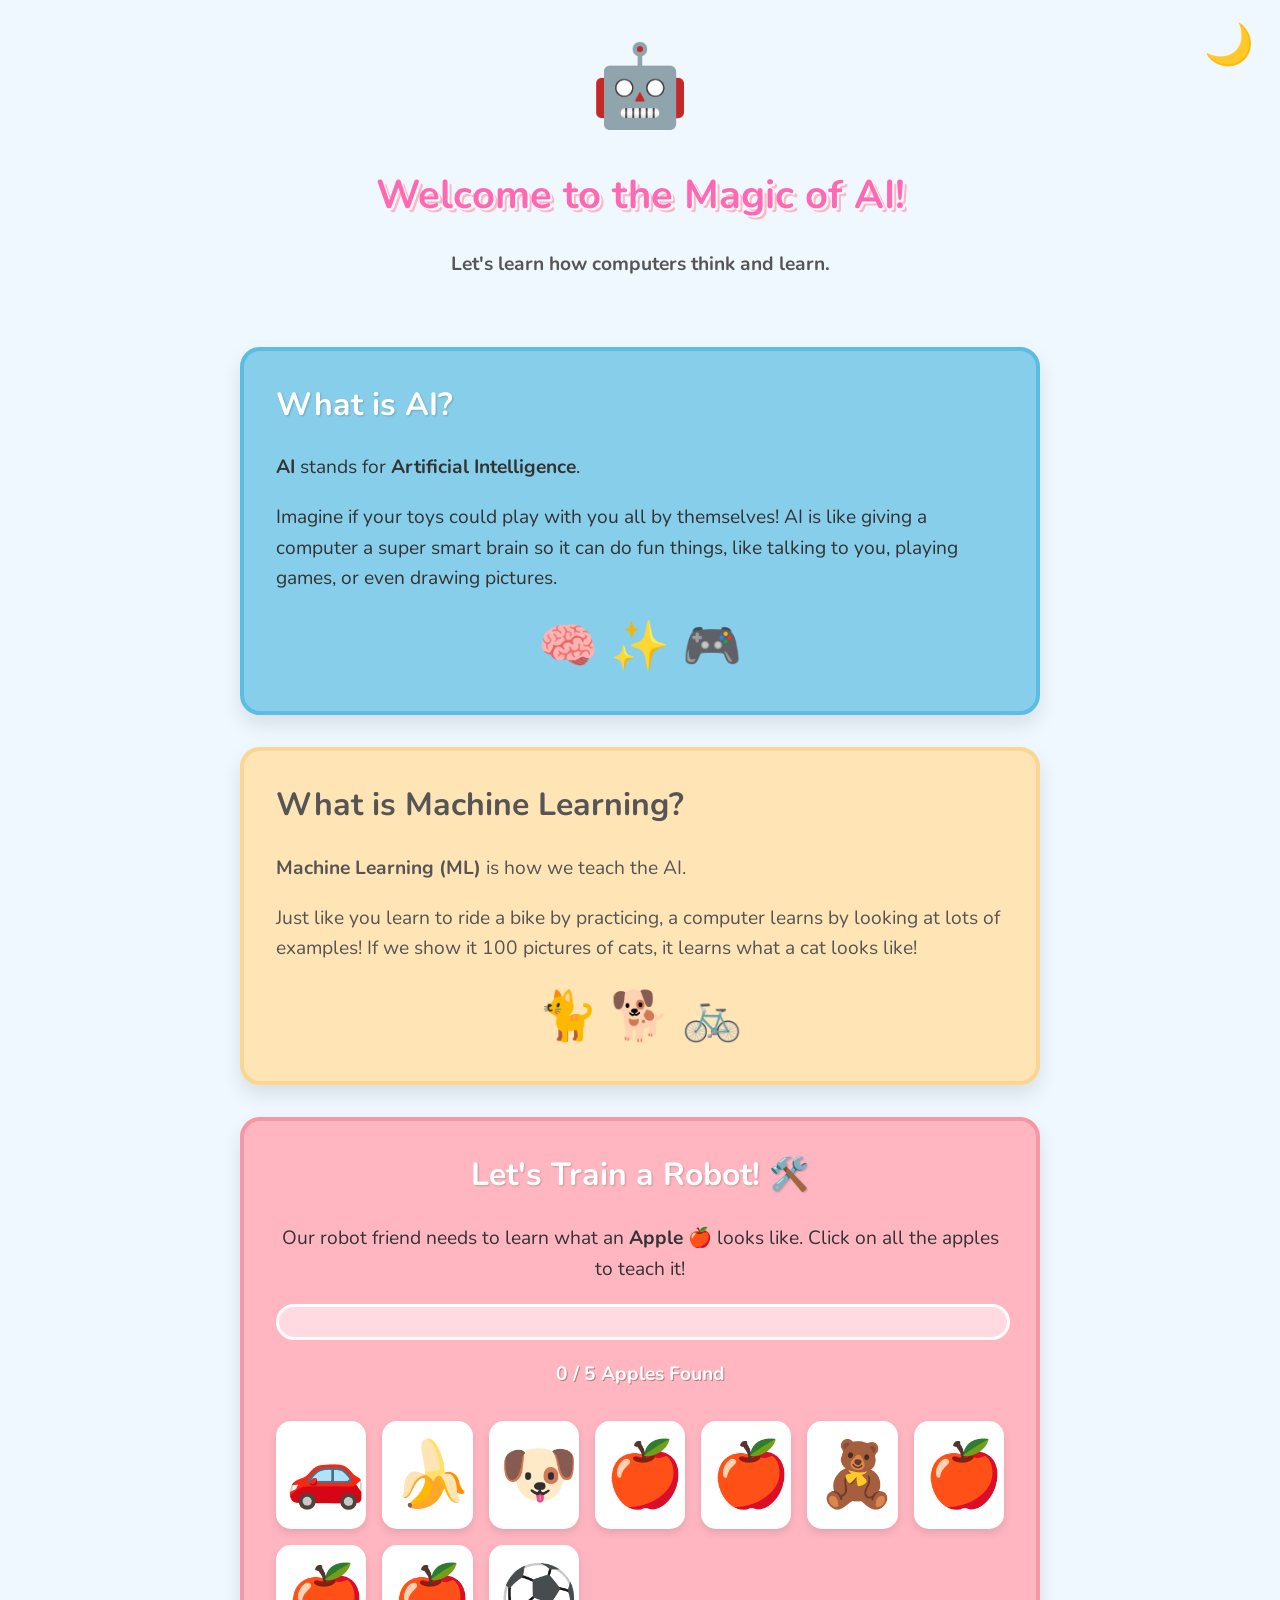
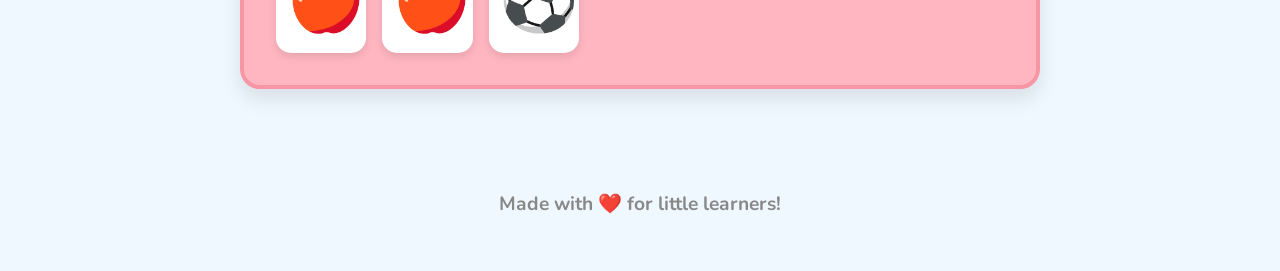
==== index.html @ a845f857 "initial website" ====
<!DOCTYPE html>
<html lang="en">
<head>
    <meta charset="UTF-8">
    <meta name="viewport" content="width=device-width, initial-scale=1.0">
    <title>AI & ML for Kids!</title>
    <link rel="stylesheet" href="style.css">
    <link href="https://fonts.googleapis.com/css2?family=Nunito:wght@400;700;900&display=swap" rel="stylesheet">
</head>
<body>
    <header>
        <button id="theme-toggle" class="theme-toggle" aria-label="Toggle dark mode">🌙</button>
        <div class="mascot">🤖</div>
        <h1>Welcome to the Magic of AI!</h1>
        <p>Let's learn how computers think and learn.</p>
    </header>

    <main>
        <section class="card bg-blue">
            <h2>What is AI?</h2>
            <p><strong>AI</strong> stands for <strong>Artificial Intelligence</strong>.</p>
            <p>Imagine if your toys could play with you all by themselves! AI is like giving a computer a super smart brain so it can do fun things, like talking to you, playing games, or even drawing pictures.</p>
            <div class="emoji-row">🧠 ✨ 🎮</div>
        </section>

        <section class="card bg-yellow">
            <h2>What is Machine Learning?</h2>
            <p><strong>Machine Learning (ML)</strong> is how we teach the AI.</p>
            <p>Just like you learn to ride a bike by practicing, a computer learns by looking at lots of examples! If we show it 100 pictures of cats, it learns what a cat looks like!</p>
            <div class="emoji-row">🐈 🐕 🚲</div>
        </section>

        <section class="card bg-pink interactive-section">
            <h2>Let's Train a Robot! 🛠️</h2>
            <p>Our robot friend needs to learn what an <strong>Apple</strong> 🍎 looks like. Click on all the apples to teach it!</p>
            
            <div class="progress-container">
                <div id="progress-bar" class="progress-bar"></div>
            </div>
            <p id="progress-text">0 / 5 Apples Found</p>

            <div id="game-board" class="game-board">
                <!-- Items will be generated here by JS -->
            </div>

            <div id="success-message" class="hidden">
                <h3>Hooray! 🎉</h3>
                <p>The robot now knows what an apple is! You are a great teacher!</p>
                <button id="restart-btn" class="btn">Play Again</button>
            </div>
        </section>
    </main>

    <footer>
        <p>Made with ❤️ for little learners!</p>
    </footer>

    <script src="script.js"></script>
</body>
</html>
---- style.css ----
:root {
    --bg-color: #f0f8ff;
    --text-color: #333;
    --blue: #87ceeb;
    --yellow: #ffe4b5;
    --pink: #ffb6c1;
    --green: #98fb98;
    --dark-green: #3cb371;
    --card-bg: white;
}

body.dark-mode {
    --bg-color: #1a1a2e;
    --text-color: #f0f8ff;
    --blue: #16213e;
    --yellow: #0f3460;
    --pink: #e94560;
    --card-bg: #222;
}

body {
    margin: 0;
    padding: 0;
    font-family: 'Nunito', sans-serif;
    background-color: var(--bg-color);
    color: var(--text-color);
    display: flex;
    flex-direction: column;
    align-items: center;
}

header {
    text-align: center;
    padding: 2rem;
    margin-bottom: 1rem;
}

.mascot {
    font-size: 5rem;
    animation: bounce 2s infinite;
}

@keyframes bounce {
    0%, 20%, 50%, 80%, 100% { transform: translateY(0); }
    40% { transform: translateY(-30px); }
    60% { transform: translateY(-15px); }
}

h1 {
    font-size: 2.5rem;
    color: #ff69b4;
    text-shadow: 2px 2px 0px white, 4px 4px 0px #ffb6c1;
}

header p {
    font-size: 1.2rem;
    font-weight: 700;
    color: #555;
}

main {
    max-width: 800px;
    width: 90%;
    display: flex;
    flex-direction: column;
    gap: 2rem;
}

.card {
    background: var(--card-bg);
    border-radius: 20px;
    padding: 2rem;
    box-shadow: 0 10px 20px rgba(0,0,0,0.1);
    transition: transform 0.3s ease;
    border: 4px solid transparent;
}

.card:hover {
    transform: translateY(-5px);
}

.bg-blue { background-color: var(--blue); border-color: #5bbde4; }
.bg-yellow { background-color: var(--yellow); border-color: #fbd692; }
.bg-pink { background-color: var(--pink); border-color: #f896a5; }

h2 {
    font-size: 2rem;
    margin-top: 0;
    color: #fff;
    text-shadow: 1px 1px 2px rgba(0,0,0,0.2);
}

.bg-yellow h2, .bg-yellow p { color: #555; text-shadow: none; }

p {
    font-size: 1.2rem;
    line-height: 1.6;
}

.emoji-row {
    font-size: 3rem;
    text-align: center;
    margin-top: 1rem;
}

/* Game Styles */
.interactive-section {
    text-align: center;
}

.progress-container {
    width: 100%;
    background-color: rgba(255, 255, 255, 0.5);
    border-radius: 20px;
    height: 30px;
    margin: 1rem 0;
    overflow: hidden;
    border: 3px solid white;
}

.progress-bar {
    height: 100%;
    background-color: var(--dark-green);
    width: 0%;
    transition: width 0.5s ease-in-out;
}

#progress-text {
    font-weight: bold;
    font-size: 1.2rem;
    color: #fff;
    text-shadow: 1px 1px 0px rgba(0,0,0,0.3);
}

.game-board {
    display: grid;
    grid-template-columns: repeat(auto-fit, minmax(80px, 1fr));
    gap: 1rem;
    margin-top: 2rem;
}

.game-item {
    font-size: 4rem;
    background: white;
    border-radius: 15px;
    padding: 10px;
    cursor: pointer;
    user-select: none;
    box-shadow: 0 4px 8px rgba(0,0,0,0.1);
    transition: transform 0.2s, background 0.2s;
}

.game-item:hover {
    transform: scale(1.1);
    background: #fdfdfd;
}

.game-item.clicked {
    opacity: 0.5;
    pointer-events: none;
    transform: scale(0.9);
}

.hidden {
    display: none;
}

#success-message {
    margin-top: 2rem;
    background: white;
    padding: 2rem;
    border-radius: 15px;
    box-shadow: 0 5px 15px rgba(0,0,0,0.1);
}

#success-message h3 {
    font-size: 2rem;
    color: var(--dark-green);
    margin: 0 0 1rem 0;
}

.btn {
    background-color: #ff69b4;
    color: white;
    border: none;
    padding: 10px 20px;
    font-size: 1.2rem;
    font-weight: bold;
    border-radius: 25px;
    cursor: pointer;
    transition: background 0.3s;
    font-family: inherit;
    margin-top: 1rem;
}

.btn:hover {
    background-color: #ff1493;
}

footer {
    margin-top: 3rem;
    padding: 2rem;
    text-align: center;
    color: #888;
    font-weight: bold;
}

.theme-toggle {
    position: absolute;
    top: 20px;
    right: 20px;
    font-size: 2.5rem;
    background: none;
    border: none;
    cursor: pointer;
    transition: transform 0.3s;
}

.theme-toggle:hover {
    transform: scale(1.1) rotate(15deg);
}
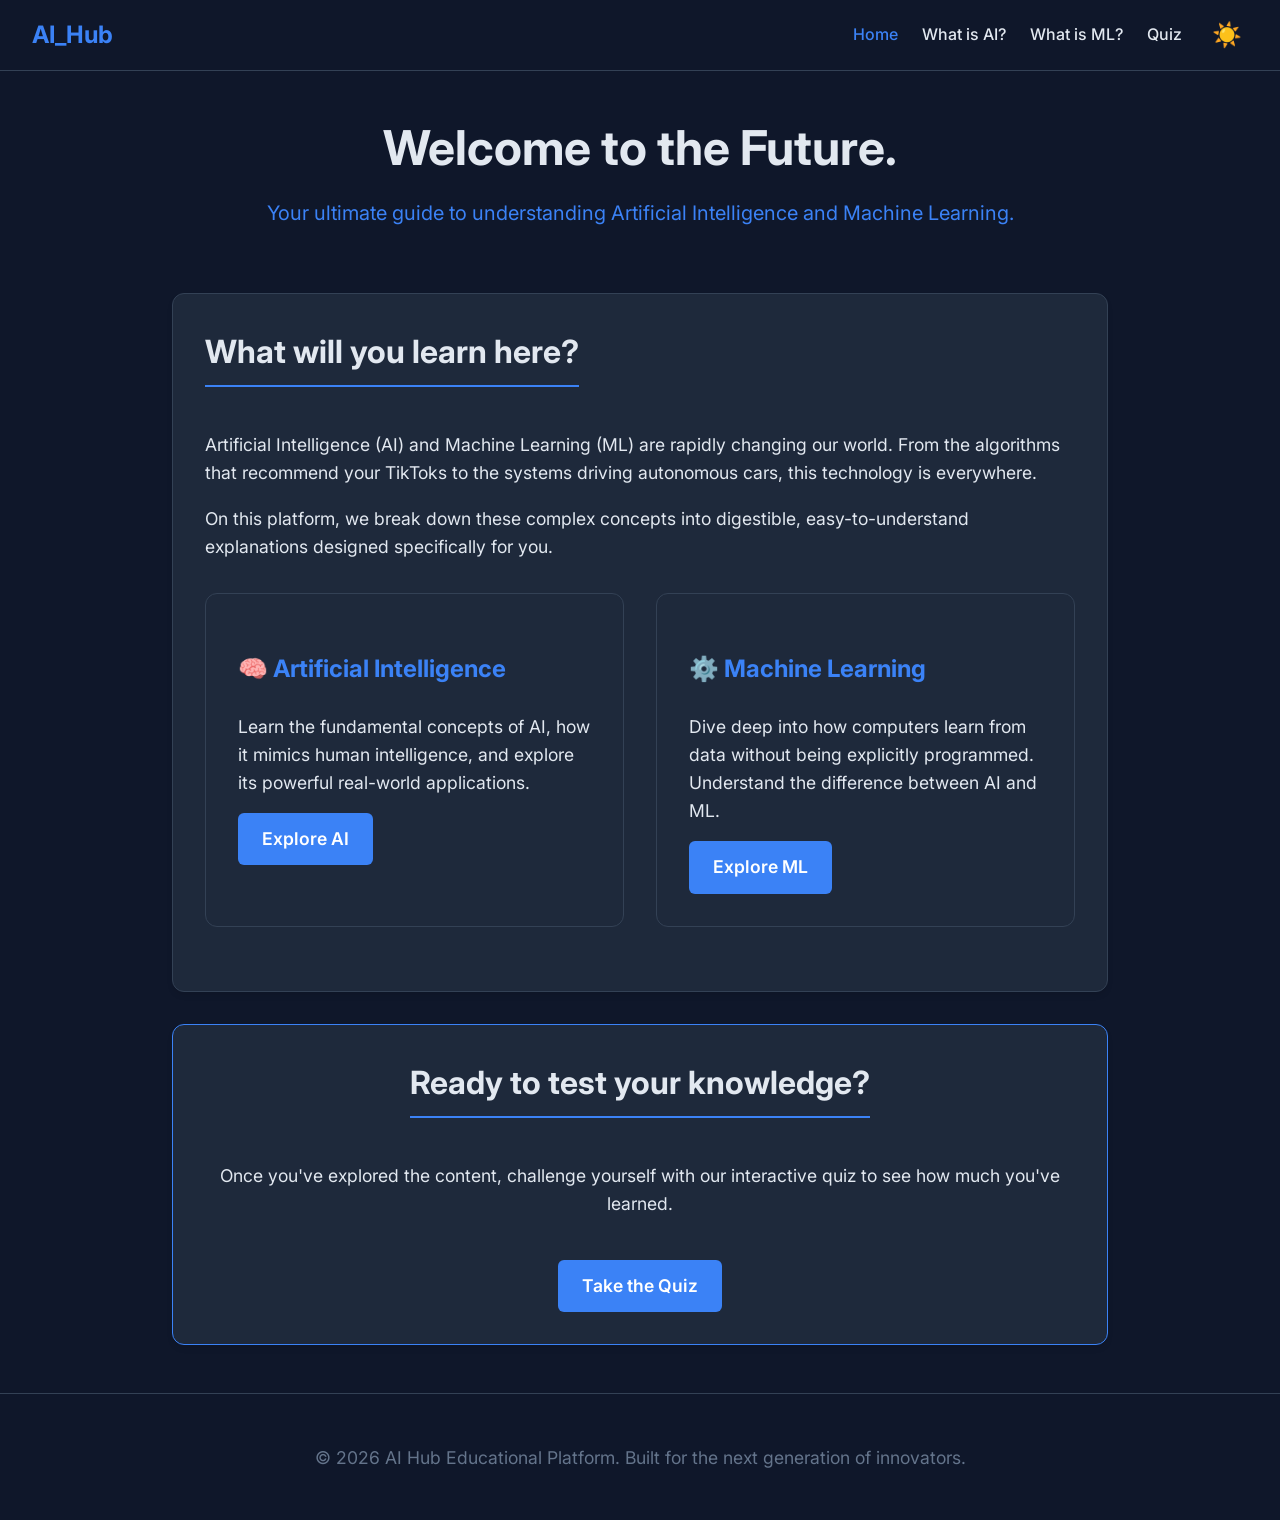
==== commit 22d98014: "Redesign website for teenagers" ====
--- a/index.html
+++ b/index.html
@@ -3,56 +3,57 @@
 <head>
     <meta charset="UTF-8">
     <meta name="viewport" content="width=device-width, initial-scale=1.0">
-    <title>AI & ML for Kids!</title>
+    <title>AI Hub | Home</title>
     <link rel="stylesheet" href="style.css">
-    <link href="https://fonts.googleapis.com/css2?family=Nunito:wght@400;700;900&display=swap" rel="stylesheet">
+    <link href="https://fonts.googleapis.com/css2?family=Inter:wght@400;500;600;700&display=swap" rel="stylesheet">
 </head>
-<body>
-    <header>
-        <button id="theme-toggle" class="theme-toggle" aria-label="Toggle dark mode">🌙</button>
-        <div class="mascot">🤖</div>
-        <h1>Welcome to the Magic of AI!</h1>
-        <p>Let's learn how computers think and learn.</p>
-    </header>
+<body class="dark-mode">
+    <nav>
+        <a href="index.html" class="logo">AI_Hub</a>
+        <div class="nav-links">
+            <a href="index.html" class="active">Home</a>
+            <a href="ai.html">What is AI?</a>
+            <a href="ml.html">What is ML?</a>
+            <a href="quiz.html">Quiz</a>
+            <button id="theme-toggle" class="theme-toggle" aria-label="Toggle dark mode">☀️</button>
+        </div>
+    </nav>
 
     <main>
-        <section class="card bg-blue">
-            <h2>What is AI?</h2>
-            <p><strong>AI</strong> stands for <strong>Artificial Intelligence</strong>.</p>
-            <p>Imagine if your toys could play with you all by themselves! AI is like giving a computer a super smart brain so it can do fun things, like talking to you, playing games, or even drawing pictures.</p>
-            <div class="emoji-row">🧠 ✨ 🎮</div>
+        <section style="text-align: center; margin-bottom: 4rem;">
+            <h1>Welcome to the Future.</h1>
+            <p style="font-size: 1.25rem; color: var(--accent-color);">Your ultimate guide to understanding Artificial Intelligence and Machine Learning.</p>
         </section>
 
-        <section class="card bg-yellow">
-            <h2>What is Machine Learning?</h2>
-            <p><strong>Machine Learning (ML)</strong> is how we teach the AI.</p>
-            <p>Just like you learn to ride a bike by practicing, a computer learns by looking at lots of examples! If we show it 100 pictures of cats, it learns what a cat looks like!</p>
-            <div class="emoji-row">🐈 🐕 🚲</div>
+        <section class="card">
+            <h2>What will you learn here?</h2>
+            <p>Artificial Intelligence (AI) and Machine Learning (ML) are rapidly changing our world. From the algorithms that recommend your TikToks to the systems driving autonomous cars, this technology is everywhere.</p>
+            <p>On this platform, we break down these complex concepts into digestible, easy-to-understand explanations designed specifically for you.</p>
+            
+            <div class="grid">
+                <div class="card" style="box-shadow: none;">
+                    <h3>🧠 Artificial Intelligence</h3>
+                    <p>Learn the fundamental concepts of AI, how it mimics human intelligence, and explore its powerful real-world applications.</p>
+                    <a href="ai.html" class="btn">Explore AI</a>
+                </div>
+                <div class="card" style="box-shadow: none;">
+                    <h3>⚙️ Machine Learning</h3>
+                    <p>Dive deep into how computers learn from data without being explicitly programmed. Understand the difference between AI and ML.</p>
+                    <a href="ml.html" class="btn">Explore ML</a>
+                </div>
+            </div>
         </section>
 
-        <section class="card bg-pink interactive-section">
-            <h2>Let's Train a Robot! 🛠️</h2>
-            <p>Our robot friend needs to learn what an <strong>Apple</strong> 🍎 looks like. Click on all the apples to teach it!</p>
-            
-            <div class="progress-container">
-                <div id="progress-bar" class="progress-bar"></div>
-            </div>
-            <p id="progress-text">0 / 5 Apples Found</p>
-
-            <div id="game-board" class="game-board">
-                <!-- Items will be generated here by JS -->
-            </div>
-
-            <div id="success-message" class="hidden">
-                <h3>Hooray! 🎉</h3>
-                <p>The robot now knows what an apple is! You are a great teacher!</p>
-                <button id="restart-btn" class="btn">Play Again</button>
-            </div>
+        <section class="card" style="text-align: center; border-color: var(--accent-color);">
+            <h2>Ready to test your knowledge?</h2>
+            <p>Once you've explored the content, challenge yourself with our interactive quiz to see how much you've learned.</p>
+            <br>
+            <a href="quiz.html" class="btn">Take the Quiz</a>
         </section>
     </main>
 
     <footer>
-        <p>Made with ❤️ for little learners!</p>
+        <p>&copy; 2026 AI Hub Educational Platform. Built for the next generation of innovators.</p>
     </footer>
 
     <script src="script.js"></script>
--- a/style.css
+++ b/style.css
@@ -1,221 +1,101 @@
 :root {
-    --bg-color: #f0f8ff;
+    --bg-color: #f4f4f9;
     --text-color: #333;
-    --blue: #87ceeb;
-    --yellow: #ffe4b5;
-    --pink: #ffb6c1;
-    --green: #98fb98;
-    --dark-green: #3cb371;
-    --card-bg: white;
+    --accent-color: #2563eb;
+    --accent-hover: #1d4ed8;
+    --card-bg: #ffffff;
+    --border-color: #e5e7eb;
+    --nav-bg: #ffffff;
 }
 
 body.dark-mode {
-    --bg-color: #1a1a2e;
-    --text-color: #f0f8ff;
-    --blue: #16213e;
-    --yellow: #0f3460;
-    --pink: #e94560;
-    --card-bg: #222;
+    --bg-color: #0f172a;
+    --text-color: #e2e8f0;
+    --accent-color: #3b82f6;
+    --accent-hover: #60a5fa;
+    --card-bg: #1e293b;
+    --border-color: #334155;
+    --nav-bg: #0f172a;
 }
 
+* { box-sizing: border-box; }
 body {
-    margin: 0;
-    padding: 0;
-    font-family: 'Nunito', sans-serif;
+    margin: 0; padding: 0;
+    font-family: 'Inter', -apple-system, BlinkMacSystemFont, 'Segoe UI', Roboto, sans-serif;
     background-color: var(--bg-color);
     color: var(--text-color);
-    display: flex;
-    flex-direction: column;
-    align-items: center;
+    line-height: 1.6;
+    transition: background-color 0.3s, color 0.3s;
 }
 
-header {
-    text-align: center;
-    padding: 2rem;
-    margin-bottom: 1rem;
+/* Nav */
+nav {
+    display: flex; justify-content: space-between; align-items: center;
+    padding: 1rem 2rem;
+    background-color: var(--nav-bg);
+    border-bottom: 1px solid var(--border-color);
+    position: sticky; top: 0; z-index: 100;
+}
+.logo { font-size: 1.5rem; font-weight: bold; color: var(--accent-color); text-decoration: none; }
+.nav-links { display: flex; align-items: center; }
+.nav-links a {
+    color: var(--text-color); text-decoration: none; margin-left: 1.5rem; font-weight: 500; transition: color 0.2s;
+}
+.nav-links a:hover, .nav-links a.active { color: var(--accent-color); }
+.theme-toggle { background: none; border: none; cursor: pointer; font-size: 1.5rem; margin-left: 1.5rem; }
+
+/* Layout */
+main { max-width: 1000px; margin: 3rem auto; padding: 0 2rem; min-height: 80vh; }
+
+/* Cards */
+.card {
+    background: var(--card-bg); border: 1px solid var(--border-color);
+    border-radius: 12px; padding: 2rem; margin-bottom: 2rem;
+    box-shadow: 0 4px 6px -1px rgba(0,0,0,0.1);
+    transition: transform 0.2s;
+}
+.card:hover { transform: translateY(-3px); }
+
+/* Typography */
+h1 { font-size: 3rem; margin-bottom: 1rem; color: var(--text-color); line-height: 1.2; }
+h2 { font-size: 2rem; margin-top: 0; border-bottom: 2px solid var(--accent-color); padding-bottom: 0.5rem; display: inline-block; }
+h3 { font-size: 1.5rem; color: var(--accent-color); margin-top: 1.5rem; }
+p { font-size: 1.1rem; margin-bottom: 1rem; }
+ul, ol { font-size: 1.1rem; margin-bottom: 1rem; padding-left: 1.5rem; }
+li { margin-bottom: 0.5rem; }
+
+/* Buttons */
+.btn {
+    display: inline-block; padding: 0.75rem 1.5rem;
+    background-color: var(--accent-color); color: white;
+    border: none; border-radius: 6px; font-size: 1.1rem; font-weight: 600;
+    cursor: pointer; text-decoration: none; transition: background-color 0.2s;
+}
+.btn:hover { background-color: var(--accent-hover); }
+
+/* Quiz */
+.quiz-options { display: flex; flex-direction: column; gap: 1rem; margin-top: 1.5rem; }
+.quiz-option {
+    padding: 1rem; background: var(--bg-color); border: 1px solid var(--border-color);
+    border-radius: 6px; cursor: pointer; text-align: left; font-size: 1.1rem; color: var(--text-color);
+    transition: all 0.2s;
+}
+.quiz-option:hover { border-color: var(--accent-color); background: var(--card-bg); }
+.quiz-option.selected { border-color: var(--accent-color); background: rgba(59, 130, 246, 0.1); }
+.quiz-option.correct { border-color: #22c55e !important; background: rgba(34, 197, 94, 0.1) !important; }
+.quiz-option.incorrect { border-color: #ef4444 !important; background: rgba(239, 68, 68, 0.1) !important; }
+
+.hidden { display: none !important; }
+#quiz-result { text-align: center; font-size: 1.5rem; margin-top: 2rem; }
+.score-display { font-size: 4rem; font-weight: bold; color: var(--accent-color); margin: 1rem 0; }
+
+/* Grid layout */
+.grid { display: grid; grid-template-columns: 1fr 1fr; gap: 2rem; margin-top: 2rem; }
+@media (max-width: 768px) { .grid { grid-template-columns: 1fr; } }
+@media (max-width: 600px) {
+    nav { flex-direction: column; gap: 1rem; }
+    .nav-links { flex-wrap: wrap; justify-content: center; gap: 1rem; }
+    .nav-links a { margin-left: 0; }
 }
 
-.mascot {
-    font-size: 5rem;
-    animation: bounce 2s infinite;
-}
-
-@keyframes bounce {
-    0%, 20%, 50%, 80%, 100% { transform: translateY(0); }
-    40% { transform: translateY(-30px); }
-    60% { transform: translateY(-15px); }
-}
-
-h1 {
-    font-size: 2.5rem;
-    color: #ff69b4;
-    text-shadow: 2px 2px 0px white, 4px 4px 0px #ffb6c1;
-}
-
-header p {
-    font-size: 1.2rem;
-    font-weight: 700;
-    color: #555;
-}
-
-main {
-    max-width: 800px;
-    width: 90%;
-    display: flex;
-    flex-direction: column;
-    gap: 2rem;
-}
-
-.card {
-    background: var(--card-bg);
-    border-radius: 20px;
-    padding: 2rem;
-    box-shadow: 0 10px 20px rgba(0,0,0,0.1);
-    transition: transform 0.3s ease;
-    border: 4px solid transparent;
-}
-
-.card:hover {
-    transform: translateY(-5px);
-}
-
-.bg-blue { background-color: var(--blue); border-color: #5bbde4; }
-.bg-yellow { background-color: var(--yellow); border-color: #fbd692; }
-.bg-pink { background-color: var(--pink); border-color: #f896a5; }
-
-h2 {
-    font-size: 2rem;
-    margin-top: 0;
-    color: #fff;
-    text-shadow: 1px 1px 2px rgba(0,0,0,0.2);
-}
-
-.bg-yellow h2, .bg-yellow p { color: #555; text-shadow: none; }
-
-p {
-    font-size: 1.2rem;
-    line-height: 1.6;
-}
-
-.emoji-row {
-    font-size: 3rem;
-    text-align: center;
-    margin-top: 1rem;
-}
-
-/* Game Styles */
-.interactive-section {
-    text-align: center;
-}
-
-.progress-container {
-    width: 100%;
-    background-color: rgba(255, 255, 255, 0.5);
-    border-radius: 20px;
-    height: 30px;
-    margin: 1rem 0;
-    overflow: hidden;
-    border: 3px solid white;
-}
-
-.progress-bar {
-    height: 100%;
-    background-color: var(--dark-green);
-    width: 0%;
-    transition: width 0.5s ease-in-out;
-}
-
-#progress-text {
-    font-weight: bold;
-    font-size: 1.2rem;
-    color: #fff;
-    text-shadow: 1px 1px 0px rgba(0,0,0,0.3);
-}
-
-.game-board {
-    display: grid;
-    grid-template-columns: repeat(auto-fit, minmax(80px, 1fr));
-    gap: 1rem;
-    margin-top: 2rem;
-}
-
-.game-item {
-    font-size: 4rem;
-    background: white;
-    border-radius: 15px;
-    padding: 10px;
-    cursor: pointer;
-    user-select: none;
-    box-shadow: 0 4px 8px rgba(0,0,0,0.1);
-    transition: transform 0.2s, background 0.2s;
-}
-
-.game-item:hover {
-    transform: scale(1.1);
-    background: #fdfdfd;
-}
-
-.game-item.clicked {
-    opacity: 0.5;
-    pointer-events: none;
-    transform: scale(0.9);
-}
-
-.hidden {
-    display: none;
-}
-
-#success-message {
-    margin-top: 2rem;
-    background: white;
-    padding: 2rem;
-    border-radius: 15px;
-    box-shadow: 0 5px 15px rgba(0,0,0,0.1);
-}
-
-#success-message h3 {
-    font-size: 2rem;
-    color: var(--dark-green);
-    margin: 0 0 1rem 0;
-}
-
-.btn {
-    background-color: #ff69b4;
-    color: white;
-    border: none;
-    padding: 10px 20px;
-    font-size: 1.2rem;
-    font-weight: bold;
-    border-radius: 25px;
-    cursor: pointer;
-    transition: background 0.3s;
-    font-family: inherit;
-    margin-top: 1rem;
-}
-
-.btn:hover {
-    background-color: #ff1493;
-}
-
-footer {
-    margin-top: 3rem;
-    padding: 2rem;
-    text-align: center;
-    color: #888;
-    font-weight: bold;
-}
-
-.theme-toggle {
-    position: absolute;
-    top: 20px;
-    right: 20px;
-    font-size: 2.5rem;
-    background: none;
-    border: none;
-    cursor: pointer;
-    transition: transform 0.3s;
-}
-
-.theme-toggle:hover {
-    transform: scale(1.1) rotate(15deg);
-}
+footer { text-align: center; padding: 2rem; color: #64748b; font-size: 0.9rem; border-top: 1px solid var(--border-color); }
